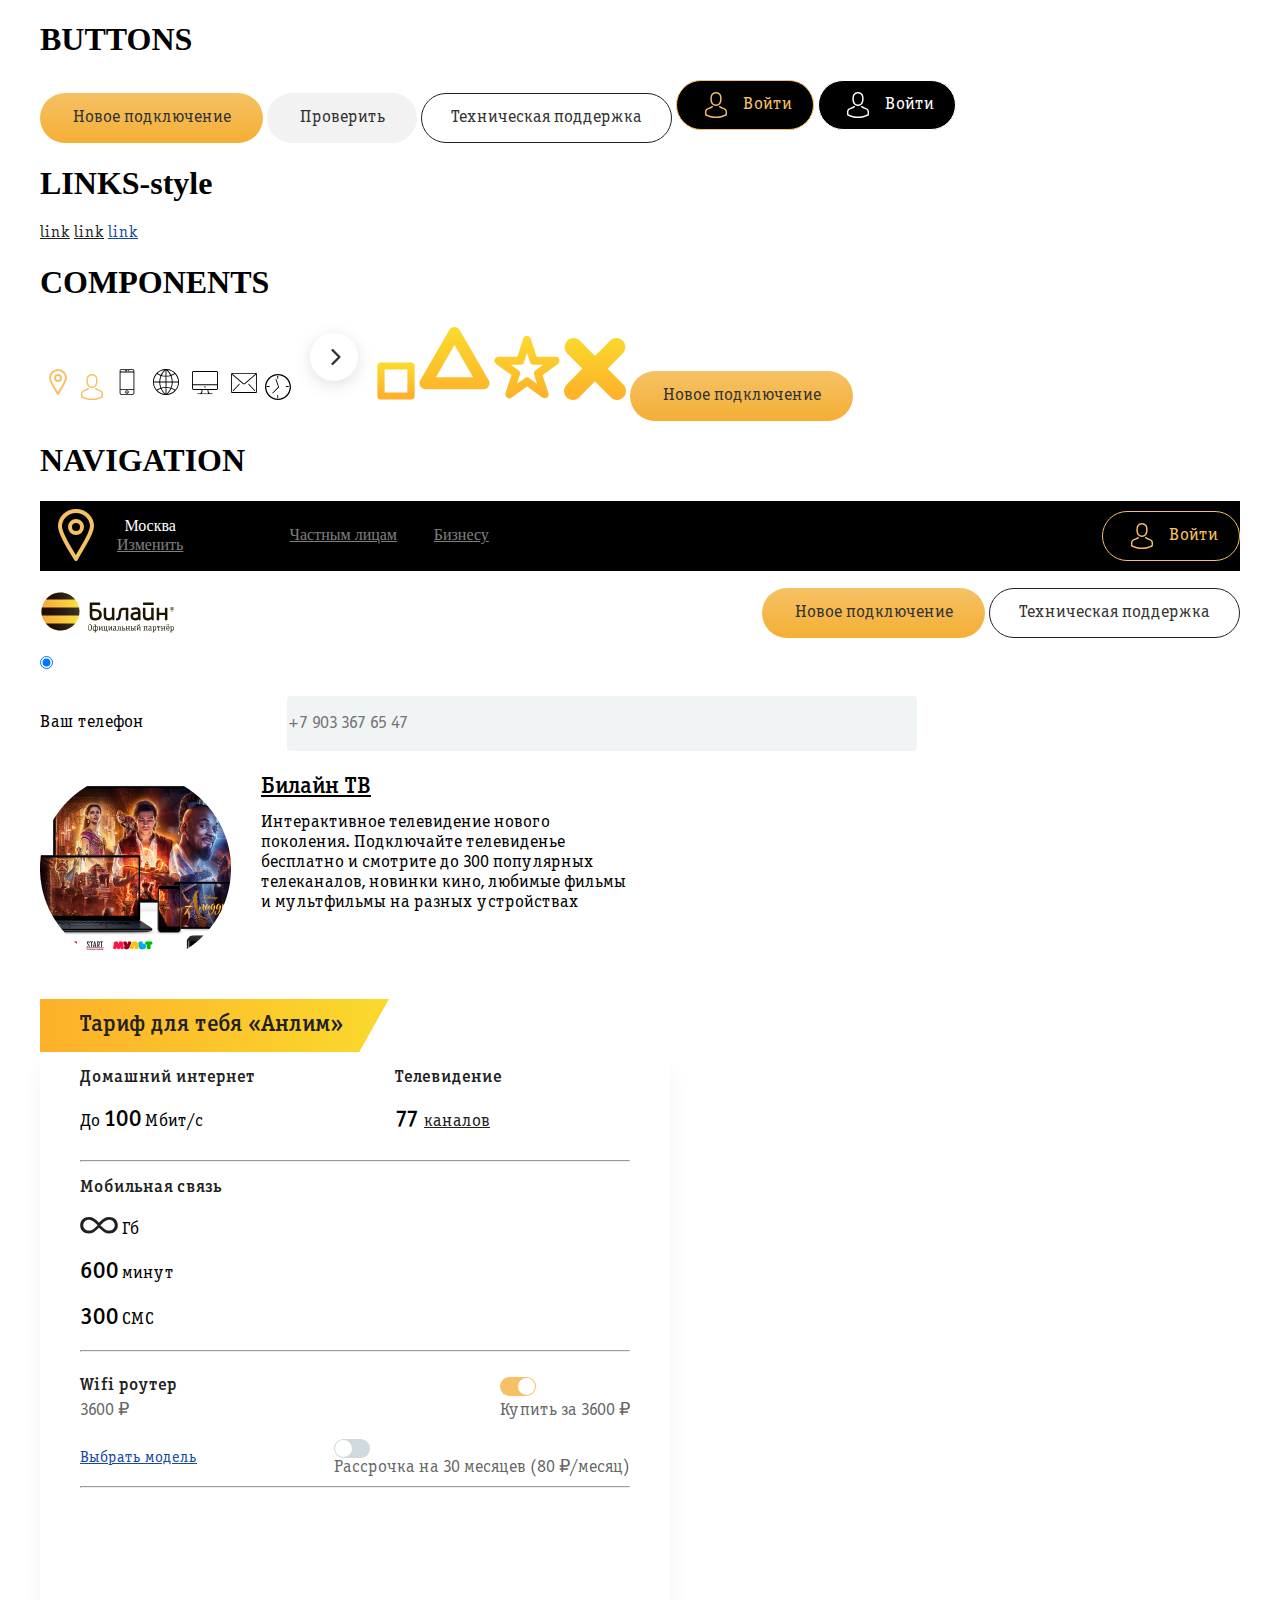
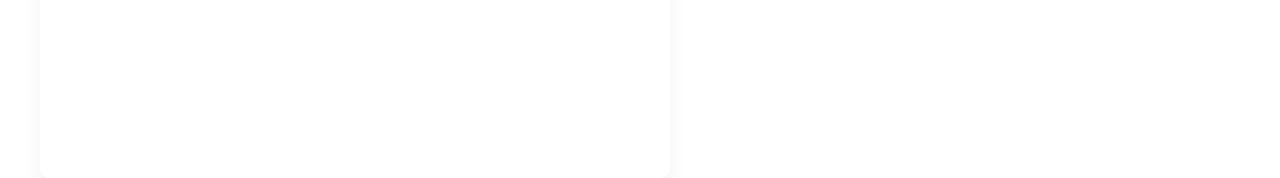
==== index.html @ 77e4efd3 "add smth" ====
<!DOCTYPE html>
<html lang="en">
<head>
    <meta charset="UTF-8">
    <meta name="viewport" content="width=device-width, initial-scale=1.0">
    <link rel="stylesheet" href="css/Normalize.css">
    <link rel="stylesheet" href="css/font.css">
    <link rel="stylesheet" href="css/general/ui.css">
    <link rel="stylesheet" href="css/components/navigation.css">
    <link rel="stylesheet" href="css/components/submenu.css">
    <link rel="stylesheet" href="css/components/form.css">
    <link rel="stylesheet" href="css/components/TV.css">
    <link rel="stylesheet" href="css/components/tariffs.css">
    <title>Document</title>
</head>
<script src="js/js.js"></script>
<div class="ui">
    <h1>BUTTONS</h1>
    <button class="btn btn_orange">Новое подключение</button>
    <button class="btn btn_small">Проверить</button>
    <button class="btn btn_transperent">Техническая поддержка</button>
    <button class="btn btn_login-orange">  <span class="btn__text_orange btn__icon btn__icon_orange">Войти</span></button>
    <button class="btn btn_login-white"><span class="btn__text_white btn__icon btn__icon_white">Войти</span></button>
    <h1>LINKS-style</h1>
    <a href="javascript:void(0)" class="link link_black-bold">link</a>
    <a href="javascript:void(0)" class="link link_black">link</a>
    <a href="javascript:void(0)" class="link link_blue">link</a>
    <h1>COMPONENTS</h1>
    <img src="icon/geo.svg" alt="" class="geo">
    <img src="icon/avatar-orange.svg" alt="" class="icon icon_avatar-orange">
    <img src="icon/telephone.svg" alt="" class="icon icon_telephone">
    <img src="icon/web.svg" alt="" class="icon icon_web">
    <img src="icon/desktop.svg" alt="" class="icon icon_desktop">
    <img src="icon/massage.svg" alt="" class="icon icon_massage">
    <img src="icon/clock.svg" alt="" class="icon icon_clock">
    <a href="javascript:void(0)"><img src="icon/right.svg" alt="" class="icon icon_right"></a>
    <img src="icon/square.svg" alt="" class="icon icon_square">
    <img src="icon/triangle.svg" alt="" class="icon icon_triangle">
    <img src="icon/star.svg" alt="" class="icon icon_star">
    <img src="icon/cross.svg" alt="" class="icon icon_cross">
    <button class="btn btn_orange">Новое подключение</button>

    <h1>NAVIGATION</h1>
    <header class="header">
        <div class="header__content">
            <nav class="nav">
                <div class="nav__conteiner">
                    <div class="nav__city">
                        <img src="icon/geo.svg" alt="" class="nav__city-icon">
                        <div class="nav__city-container">                       
                             <span class="nav__city-now">Москва</span>
                            <span class="nav__city-change"><a href="javascript:void(0)" class="nav__city-link">Изменить</a></span>
                        </div>
                    </div>
                    <div class="nav__menu">
                     <a href="javascript:void(0)" class="nav__menu-link nav__menu-link_personal">Частным лицам</a>
                     <a href="javascript:void(0)" class="nav__menu-link nav__menu-link_business">Бизнесу</a>
                    </div>
                </div>
            <button class="btn btn_login-orange">  <span class="btn__text_orange btn__icon btn__icon_orange">Войти</span></button>
            </nav>
        </div>
    </header>
    <div class="submenu">
        <div class="submenu__content">
            <a href="javascript:void(0)"><img src="icon/logo.svg" alt="" class="submenu__logo"></a> <div class="submenu__container"><button class="btn btn_orange">Новое подключение</button> 
                <button class="btn btn_transperent">Техническая поддержка</button> </div>
        </div>
    </div>
    <form action="javascript:void(0)" method="post">
        <input type = "radio" name="radio_button" checked> 
    </form>
<div class="form">
   <div class="form__content">
    <legend class="form__legend">Ваш телефон</legend> 
    <form action="javascript:void(0)" method="post">
    <input type="text" name="telephone" placeholder="+7 903 367 65 47" class="form__telephone">
   </div>
    </form>
</div>
<div class="tv">
    <div class="tv__content">
        <a href="javascript:void(0)"><img src="img/logo_TV.png" alt="" class="tv__img"></a>
        <div class="tv__conteiner">
            <a href="javascript:void(0)" class="tv__title-link">Билайн ТВ</a>
            <div class="tv__text">Интерактивное телевидение нового поколения. Подключайте телевиденье бесплатно 
                и смотрите до 300 популярных телеканалов, новинки кино, любимые фильмы и мультфильмы на разных устройствах</div>
        </div>
    </div>
</div>



<div class="unlimited">
    <div class="unlimited__title"><div class="unlimited__title-text">Тариф для тебя «Анлим»</div></div>
    <div class="unlimited__content">
        
        <div class="unlimited__home">
            <div class="unlimited__home-internet">
                <h2>Домашний интернет</h2>
                <p class="unlimited__text">До <b>100</b> Мбит/c</p>
            </div>
            <div class="unlimited__home-tv">
                <h2>Телевидение</h2>
                <p class="unlimited__text"><b>77 </b><a href="javascript:void(0)" class="link link_black">каналов</a></p>
            </div>
        </div>
        <hr>
        <div class="unlimited__mobile">
            <h2>Мобильная связь</h2>
            <p class="unlimited__text"><img src="icon/infinity.svg" alt=""> Гб</p>
            <p class="unlimited__text"><b>600</b> минут</p>
            <p class="unlimited__text"><b>300</b> СМС</p>
        </div>
        <hr>
        <div class="unlimited__wifi">
            <div class="unlimited__wifi-column">
                <div class="unlimited__wifi-text">
                    <h2 class="unlimited__wifi-title">Wifi роутер</h2>
                    <p class="unlimited__text unlimited__text_grey">3600 ₽</p>
                </div>
                <form action="javascript:void(0)" class="unlimited__form" method="post" >
                    <input type="checkbox" id="payt" checked/>
                    <label for="payt" class="unlimited__text unlimited__text_grey">Купить за 3600 ₽</label>
                </form>
               
            </div>
            <div class="unlimited__wifi-column">
                <a href="javascript:void(0)" class="link link_blue">Выбрать модель</a>
                <form action="javascript:void(0)" method="post" >
                    <input type="checkbox" id="payt2" />
                    <label for="payt2" class="unlimited__text unlimited__text_grey">Рассрочка на 30 месяцев (80 ₽/месяц)</label>
                </form>
            </div>
        </div>
        <hr>
        

    </div>
</div>
</div>

</body>
</html>
---- css/font.css ----
@import url('https://fonts.googleapis.com/css2?family=Oswald:wght@200;300;400;500;600;700&display=swap');
@import url('https://fonts.googleapis.com/css2?family=Open+Sans:ital,wght@0,300;0,400;0,600;0,700;0,800;1,300;1,400;1,600;1,700;1,800&display=swap');
@import url('https://fonts.googleapis.com/css2?family=Titillium+Web:ital,wght@0,200;0,300;0,400;0,600;0,700;0,900;1,200;1,300;1,400;1,600;1,700&display=swap');
@font-face {
    font-family: "OfficinaSerifBookC";
    src: url("../font/OfficinaSerifBookC.ttf");
    font-style: normal;
    font-weight: normal;
  }
@font-face {
    font-family: "OfficinaSerifMediumC";
    src: url("../font/OfficinaSerifMediumC.ttf");
    font-style: normal;
    font-weight: 500;
}
@font-face {
    font-family: "OfficinaSerifBoldC";
    src: url("../font/OfficinaSerifBoldC.ttf");
    font-style: normal;
    font-weight: bold;}
---- css/general/ui.css ----
* {
    box-sizing: border-box;
}

.ui {
    margin: auto;
    max-width: 1200px;
}

.btn {
    font-family: OfficinaSerifBookC;
    font-style: normal;
    font-weight: normal;
    font-size: 18px;
    line-height: 20px;
    text-align: center;
    color: #333333;
    outline: none;
    border-radius: 25px;
    height: 50px;
    cursor: pointer;
}

.btn_orange {
    width: 223px;
    background: linear-gradient(180deg, #F6C164 0%, #F4AF35 100%);
    border: none;
}

.btn_orange:hover {
    background: linear-gradient(360deg, #FDB02A 0%, #FAD82C 100%);
}

.btn_orange:active {
    background: #FAD82C;
}

.btn_small {
    background: #F2F2F2;
    width: 150px;
    border: none;
}

.btn_small:active {
    color: #F6C164;
}

.btn_transperent {
    border: 1px solid #212121;
    background: white;
    width: 251px;
}

.btn_transperent:hover {
    border: 1px solid #F6C164;
    color: #F6C164;
}

.btn_transperent:active {
    background: #F6C164;
    color: #212121;
}

/* ------------------login btn orange ------------------------*/
.btn_login-orange {
    border: 1px solid #F6C164;
    width: 138px;
    background: black;
    color: #F6C164;

}

.btn__text_orange,
.btn__text_white {
    display: flex;
    justify-content: center;
    align-items: center;
}

.btn__icon_orange::before {
    content: "";
    display: block;
    margin-right: 10px;
    width: 35px;
    height: 35px;
    background: url('../../icon/avatar-orange.svg') no-repeat center;

}

.btn__icon_orange:hover::before {
    content: "";
    display: block;
    width: 35px;
    height: 35px;
    background: url('../../icon/avatar-white.svg') no-repeat center;
}

.btn__text_orange:hover {
    color: white;
}

.btn_login-orange:hover {
    border: 1px solid #FFFFFF;
}

.btn__icon_orange:active::before {
    content: "";
    display: block;
    width: 35px;
    height: 35px;
    background: url('../../icon/avatar-black.svg') no-repeat center;
}

.btn__text_orange:active {
    color: black;
}

.btn_login-orange:active {
    border: 1px solid black;
    background: white;
}

/* white button login */
.btn_login-white {
    border: 1px solid white;
    width: 138px;
    background: black;
    color: white;

}


.btn__icon_white::before {
    content: "";
    display: block;
    margin-right: 10px;
    width: 35px;
    height: 35px;
    background: url('../../icon/avatar-white.svg') no-repeat center;

}

.btn__icon_white:hover::before {
    content: "";
    display: block;
    width: 35px;
    height: 35px;
    background: url('../../icon/avatar-orange.svg') no-repeat center;
}

.btn__text_white:hover {
    color: #F6C164;
}

.btn_login-white:hover {
    border: 1px solid #F6C164;
    ;
}

.btn__icon_white:active::before {
    content: "";
    display: block;
    width: 35px;
    height: 35px;
    background: url('../../icon/avatar-black.svg') no-repeat center;
}

.btn__text_white:active {
    color: black;
}

.btn_login-white:active {
    border: 1px solid black;
    background: white;
}

/* ---------------------------------------------------------------------LINKS-----------------------------------------------------------------------------! */
.link {
    color: #212121;
    font-family: OfficinaSerifBookC;
    font-style: normal;
    font-weight: normal;
}


.link_black:hover,
.link_black-bold:hover {
    text-decoration: none;
}

.link_black-bold:active {
    font-family: OfficinaSerifBoldC;
    font-style: normal;
    font-weight: bold;
}

.link_black:visited,
.link_black-bold:visited {
    color: #4F4F4F;
}

.link_black:active {
    font-family: OfficinaSerifMediumC;
    font-style: normal;
    font-weight: 500;
}

.link_blue {
    color: #15499F;
}

.link_blue:hover {
    text-decoration: none;
}

.link_blue:active {
    color: #0B7A6A;
}

.link_blue:visited {
    color: #478ECC;
}
---- css/components/navigation.css ----
.header {
    background-color: black;
    height: 70px;
    width: 100%;
    display: flex;
    align-items: center;
    color: white;
    max-width: 100%;
}

.header__content {
    width: 100%;
    max-width: 1290px;
    margin: 0 auto;
}

.nav {
    display: flex;
    justify-content: space-between;
    width: 100%;
    align-items: center;
}

.nav__conteiner {
    display: flex;
    justify-content: space-between;
}

.nav__city-link {
    color: rgba(255, 255, 255, 0.5);
}

.nav__city {
    display: flex;
    justify-content: space-between;
}

.nav__city-container {
    display: flex;
    flex-direction: column;
    align-items: center;
    justify-content: center;
    margin-right: 121px;

}

.nav__menu {
    display: flex;
    justify-content: space-between;
    align-items: center;
}

.nav__city-icon {
    margin-right: 7px;
}

.nav__menu {
    height: 70px;
}

.nav__menu-link_personal {
    display: flex;
    width: 148px;
    height: 100%;
    align-items: center;
    justify-content: center;
}

.nav__menu-link_business {
    width: 88px;
    height: 100%;
    display: flex;
    align-items: center;
    justify-content: center;
}

.nav__menu-link {
    color: rgba(255, 255, 255, 0.5);

}

.nav__menu-link:hover {
    text-decoration: none;
    color: white;
    border-bottom: 2px solid #F6C164;
}
---- css/components/submenu.css ----
.submenu {
    width: 100%;
}

.submenu__content {
    margin: auto;
    width: 100%;
    max-width: 1290px;
    display: flex;
    justify-content: space-between;
    align-items: center;
}
---- css/components/form.css ----
.form__content {
    width: 100%;
    max-width: 1290px;
    display: flex;
    align-items: center;
    height: 100px;
    font-family: OfficinaSerifBookC;
    font-style: normal;
    font-weight: normal;
    font-size: 18px;
    line-height: 20px;
}

.form__legend {
    margin-right: 143px;
}

.form__telephone {
    background: rgba(208, 217, 222, 0.3);
    border-radius: 4px;
    height: 55px;
    width: 630px;
    border:none;
}
---- css/components/TV.css ----
.tv__title-link {
    font-family: OfficinaSerifMediumC;
    font-style: normal;
    font-weight: 500;
    font-size: 24px;
    line-height: 28px;
    /* identical to box height */
    text-decoration-line: underline;
    color: #000000;

}


.tv__text {
    margin-top: 12px;
    font-family: OfficinaSerifBookC;
    font-style: normal;
    font-weight: normal;
    font-size: 18px;
    line-height: 20px;
    color: #000000;
}
.tv__content{
    display: flex;
    width: 590px;
}
.tv__img{
    margin-right: 30px;
}
---- css/components/tariffs.css ----
/* ____________________________ Анлим ____________________________*/
* {
    box-sizing: border-box;
}

.unlimited__content {
    width: 630px;
    height: 726px;
    /* white */
    background: #FFFFFF;
    /* medium */
    box-shadow: 0px 15px 20px rgba(0, 0, 0, 0.05);
    border-radius: 10px;
    padding-left: 40px;
    padding-right: 40px;
}

.unlimited__title {
    display: flex;
    align-items: center;
    width: 349px;
    height: 53px;
    font-family: OfficinaSerifMediumC;
    font-style: normal;
    font-weight: 500;
    font-size: 24px;
    line-height: 28px;
    text-align: center;
    /* identical to box height */
    text-align: center;
    padding-left: 40px;
    margin-top: 30px;
    /* grey */
    color: #212121;
    background-image: url(../../img/yellow-fon.png);
}

.unlimited h2 {
    font-family: OfficinaSerifMediumC;
    font-style: normal;
    font-weight: 500;
    font-size: 18px;
    line-height: 21px;
    color: #212121;
}

.unlimited__home {
    display: flex;
}

.unlimited__home-internet {
    flex-basis: 57.27%;
}

b {
    font-family: OfficinaSerifMediumC;
    font-style: normal;
    font-weight: 500;
    font-size: 24px;
    line-height: 28px;
}

.unlimited__text {
    font-family: OfficinaSerifBookC;
    font-style: normal;
    font-weight: normal;
    font-size: 18px;
    line-height: 20px;
    color: #000000;
}

.unlimited__text_grey {
    color: rgba(33, 33, 33, 0.7);
}
.unlimited__wifi{
    display: flex;
    justify-content: space-between;
    flex-direction: column;
}
.unlimited__wifi-column {
    display: flex;
    justify-content: space-between;
    align-items: center;
}
.unlimited__form{
    display: flex;
    flex-direction: column;
    
}
.unlimited__wifi-title{
    margin-bottom: 5px;
}
.unlimited__text_grey{
    margin-top: 5px;
}

#payt[type="checkbox"] {
    display: block;
    position: relative;
    width: 36px;
    height: 19px;
    -webkit-appearance: none;
    -moz-appearance: none;
    appearance: none;
    background: #D0D9DE;
    outline: none;
    border-radius: 9.5px;
    cursor: pointer;
}

#payt:checked[type="checkbox"] {
    background: #F6C164;
}

#payt[type="checkbox"]::before {
    content: "";
    position: absolute;
    width: 17px;
    height: 17px;
    background: white;
    border-radius: 9.5px;
    transition: .5s;
    top: 1px;
    left: 1px;
}

#payt:checked[type="checkbox"]::before {
    left: 18px;
}
/* 2 */
#payt2[type="checkbox"] {
    display: block;
    position: relative;
    width: 36px;
    height: 19px;
    -webkit-appearance: none;
    -moz-appearance: none;
    appearance: none;
    background: #D0D9DE;
    outline: none;
    border-radius: 9.5px;
    cursor: pointer;
}

#payt2:checked[type="checkbox"] {
    background: #F6C164;
}

#payt2[type="checkbox"]::before {
    content: "";
    position: absolute;
    width: 17px;
    height: 17px;
    background: white;
    border-radius: 9.5px;
    transition: .5s;
    top: 1px;
    left: 1px;
}

#payt2:checked[type="checkbox"]::before {
    left: 18px;
}
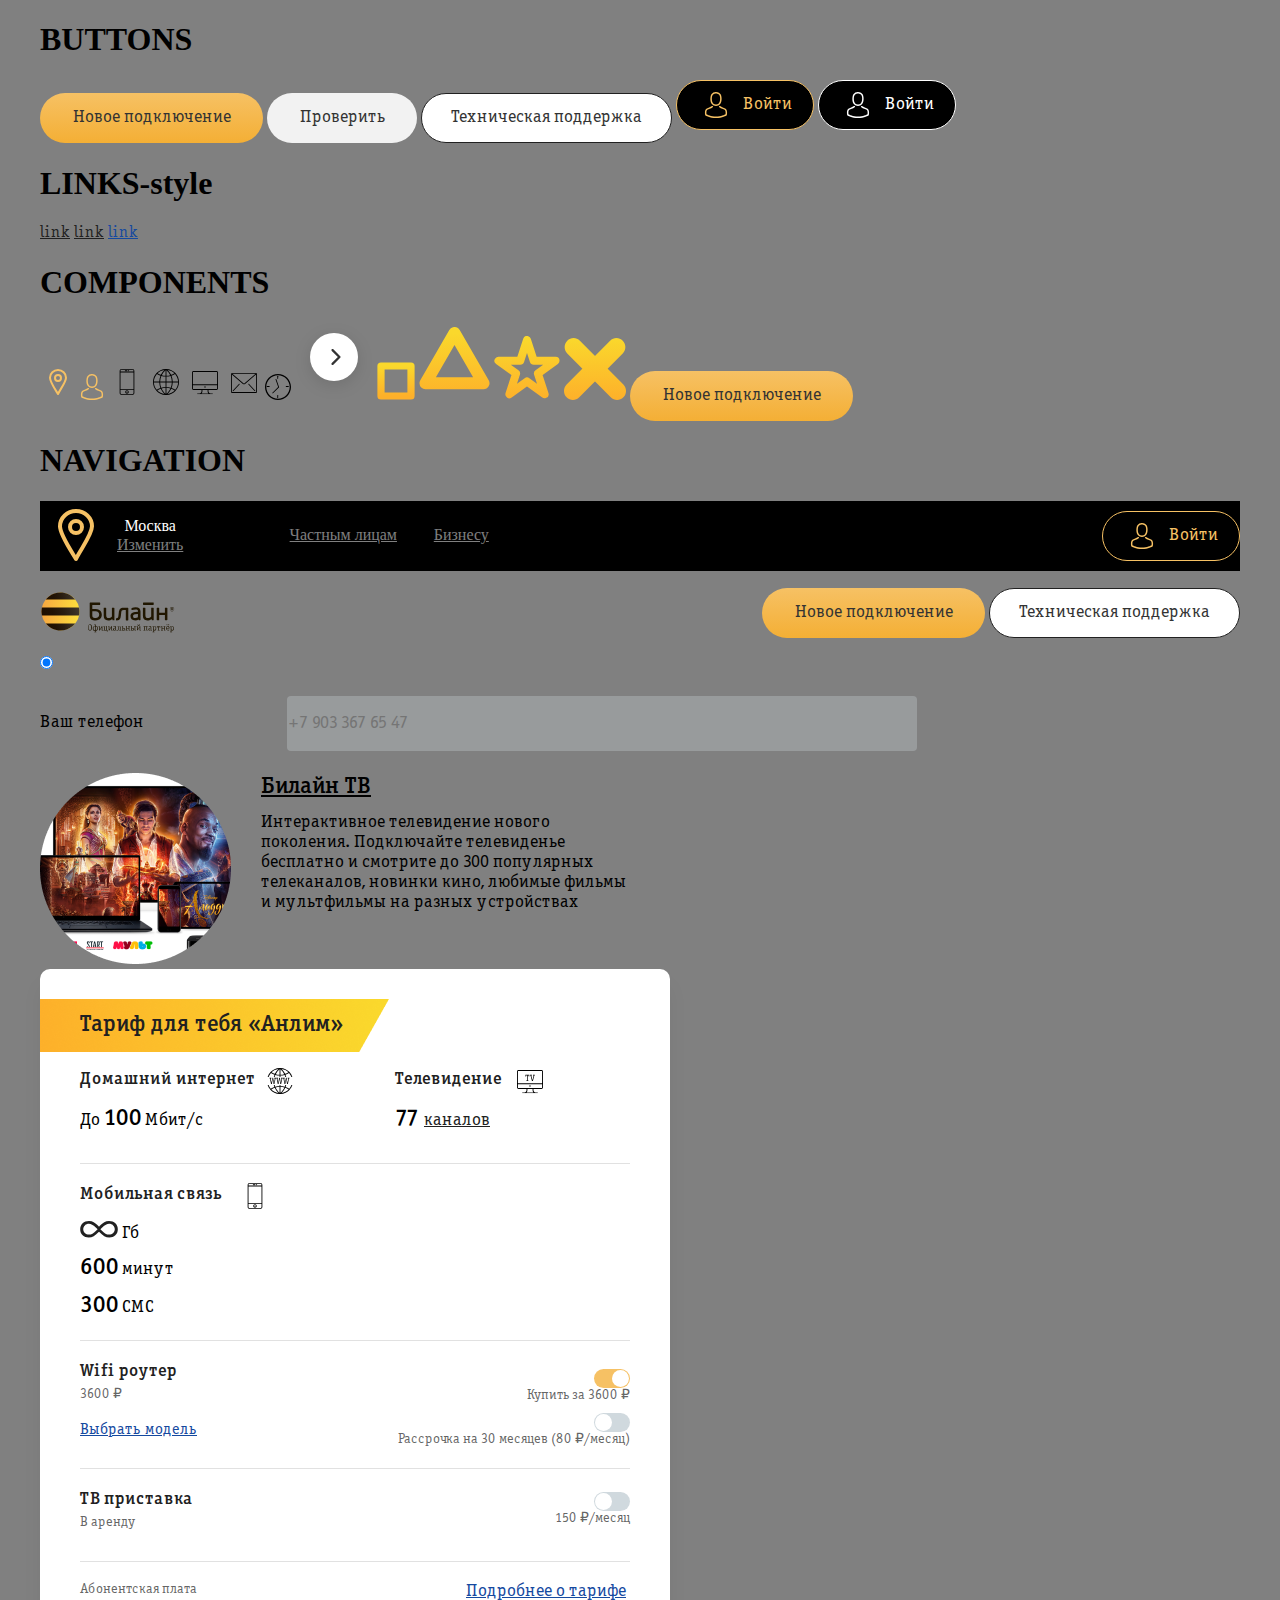
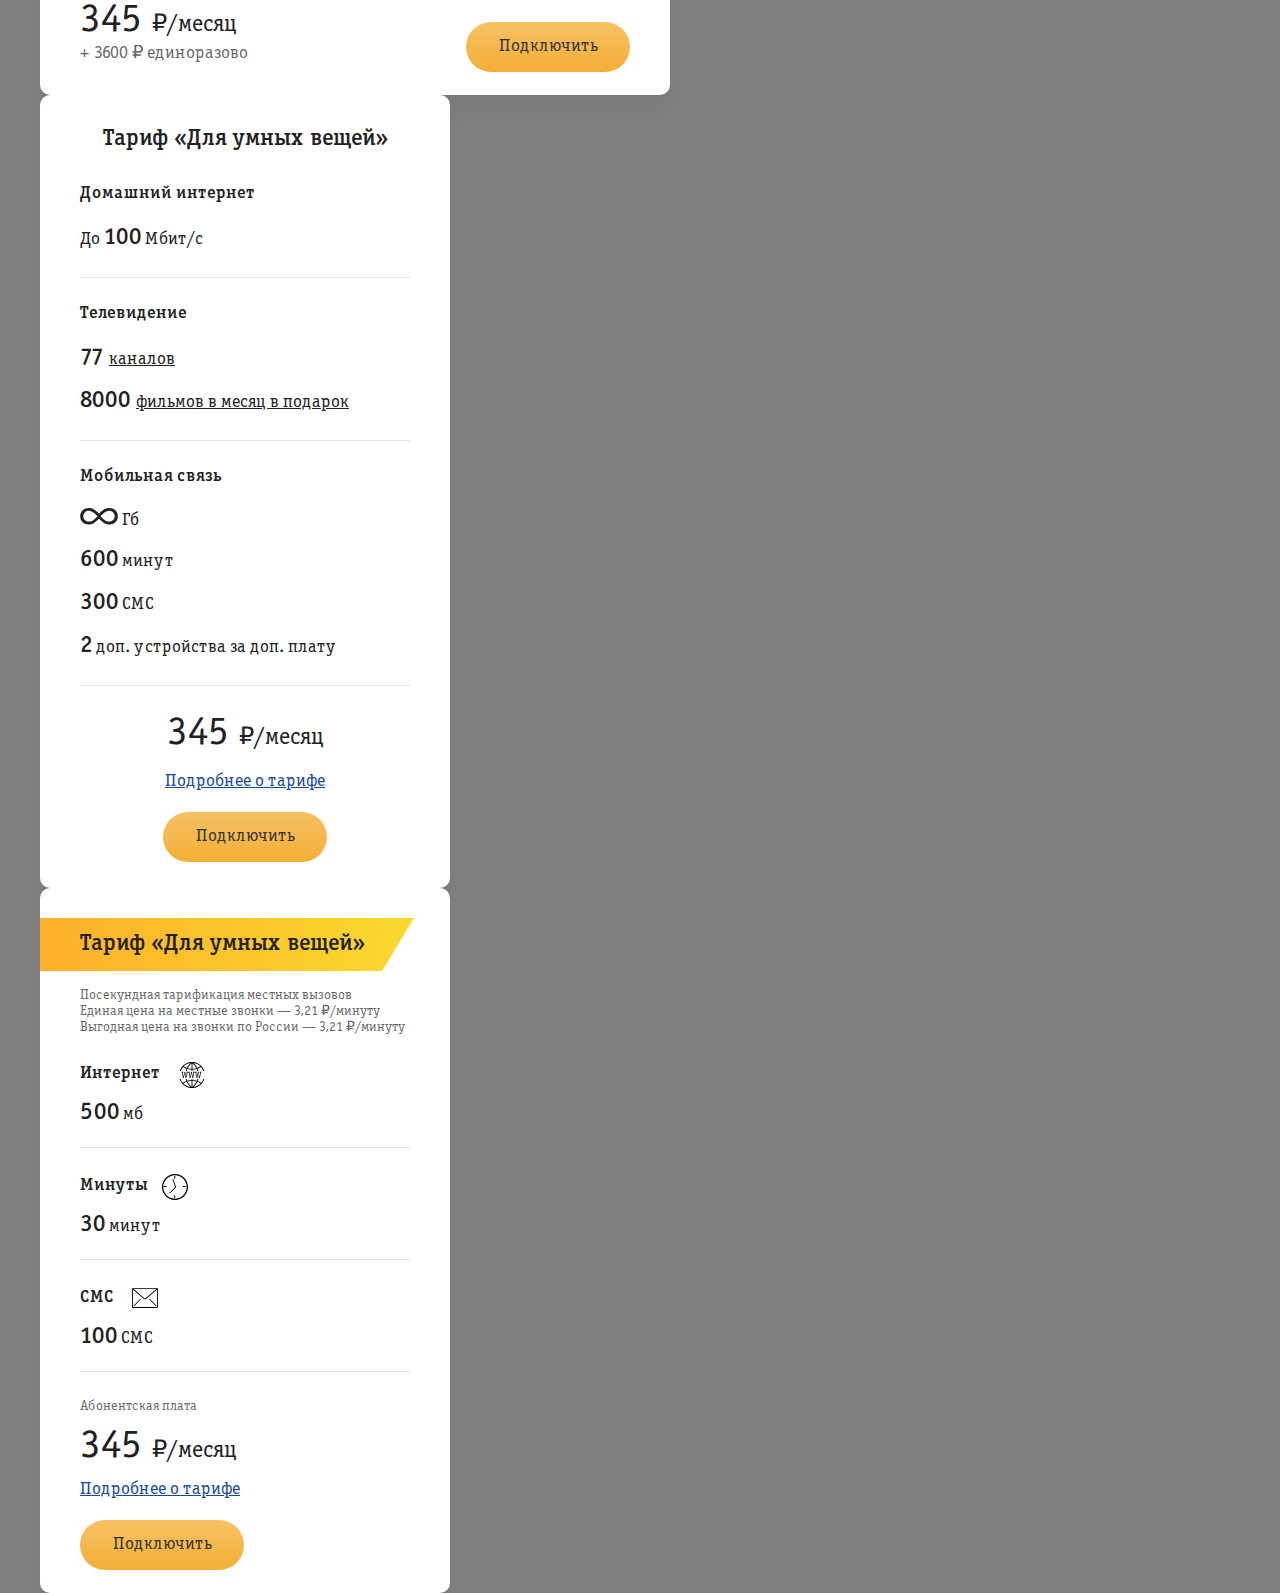
==== commit f0d1b520: "add new tariffs" ====
--- a/index.html
+++ b/index.html
@@ -10,7 +10,9 @@
     <link rel="stylesheet" href="css/components/submenu.css">
     <link rel="stylesheet" href="css/components/form.css">
     <link rel="stylesheet" href="css/components/TV.css">
-    <link rel="stylesheet" href="css/components/tariffs.css">
+    <link rel="stylesheet" href="css/components/tariff_unlim.css">
+    <link rel="stylesheet" href="css/components/tariff_clever-things-grey.css">
+    <link rel="stylesheet" href="css/components/tariff_clever-things-orange.css">
     <title>Document</title>
 </head>
 <script src="js/js.js"></script>
@@ -91,23 +93,23 @@
 
 
 
-<div class="unlimited">
+<div class="unlimited tariff unlimited__size">
     <div class="unlimited__title"><div class="unlimited__title-text">Тариф для тебя «Анлим»</div></div>
     <div class="unlimited__content">
         
         <div class="unlimited__home">
             <div class="unlimited__home-internet">
-                <h2>Домашний интернет</h2>
+                <h2 class="unlimited__home-title">Домашний интернет</h2>
                 <p class="unlimited__text">До <b>100</b> Мбит/c</p>
             </div>
             <div class="unlimited__home-tv">
-                <h2>Телевидение</h2>
+                <h2 class="unlimited__home-title unlimited__home-title_other" >Телевидение</h2>
                 <p class="unlimited__text"><b>77 </b><a href="javascript:void(0)" class="link link_black">каналов</a></p>
             </div>
         </div>
         <hr>
         <div class="unlimited__mobile">
-            <h2>Мобильная связь</h2>
+            <h2 class="unlimited__mobile-title">Мобильная связь</h2>
             <p class="unlimited__text"><img src="icon/infinity.svg" alt=""> Гб</p>
             <p class="unlimited__text"><b>600</b> минут</p>
             <p class="unlimited__text"><b>300</b> СМС</p>
@@ -117,27 +119,113 @@
             <div class="unlimited__wifi-column">
                 <div class="unlimited__wifi-text">
                     <h2 class="unlimited__wifi-title">Wifi роутер</h2>
-                    <p class="unlimited__text unlimited__text_grey">3600 ₽</p>
+                    <p class="unlimited__text unlimited__text-grey">3600 ₽</p>
                 </div>
                 <form action="javascript:void(0)" class="unlimited__form" method="post" >
                     <input type="checkbox" id="payt" checked/>
-                    <label for="payt" class="unlimited__text unlimited__text_grey">Купить за 3600 ₽</label>
+                    <label for="payt" class="unlimited__text-grey">Купить за 3600 ₽</label>
                 </form>
                
             </div>
             <div class="unlimited__wifi-column">
                 <a href="javascript:void(0)" class="link link_blue">Выбрать модель</a>
-                <form action="javascript:void(0)" method="post" >
+                <form action="javascript:void(0)" class="unlimited__form" method="post" >
                     <input type="checkbox" id="payt2" />
-                    <label for="payt2" class="unlimited__text unlimited__text_grey">Рассрочка на 30 месяцев (80 ₽/месяц)</label>
+                    <label for="payt2" class="unlimited__text-grey">Рассрочка на 30 месяцев (80 ₽/месяц)</label>
                 </form>
             </div>
         </div>
+            <hr>
+            <div class="unlimited__tv">
+                <div class="unlimited__wifi-text">
+                <h2 class="unlimited__wifi-title">ТВ приставка</h2>
+                <p class="unlimited__text unlimited__text-grey">В аренду</p>
+                </div>
+                <form action="javascript:void(0)" class="unlimited__form" method="post" >
+                <input type="checkbox" id="payt3" />
+                <label for="payt3" class="unlimited__text unlimited__text-grey">150 ₽/месяц </label>
+                </form>
+            </div>
         <hr>
-        
-
-    </div>
-</div>
+            <div class="unlimited__pay">
+                <div class="unlimited__pay-column">
+                    <p class="unlimited__text-grey unlimited__text_grey-other">Абонентская плата</p>
+                    <p class="unlimited__text-big">345 <span class="unlimited__text unlimited__text_half-big">₽/месяц</span></p>
+                    <p class=" unlimited__text-grey unlimited__text-grey_other">+ 3600 ₽ единоразово</p>
+                </div>
+                <div class="unlimited__pay-column unlimited__pay-column-other">
+                    <a href="javascript:void(0)" class="link link_blue link_blue-other">Подробнее о тарифе</a>
+                    <button class="btn btn_orange btn_orange-other">Подключить</button>
+                </div>
+            </div>
+    </div>
+
+</div>
+    <!-- Clever things grey - ct-grey -->
+<div class="ct-grey ct-grey__size tariff">
+        <div class="ct-grey__title">
+            Тариф «Для умных вещей»
+        </div>
+        <div class="ct-grey__content">
+            <div class="ct-grey__home">
+                <div class="ct-grey__home-internet">
+                    <h2 class="ct-grey__home-title">Домашний интернет</h2>
+                    <p class="ct-grey__text">До <b>100</b> Мбит/c</p>
+                </div>
+            </div>
+            <hr>
+            <div class="ct-grey__home-tv">
+                <h2 class="ct-grey__tv-title" >Телевидение</h2>
+                <p class="ct-grey__text"><b>77 </b><a href="javascript:void(0)" class="link link_black">каналов</a></p>
+                <p class="ct-grey__text"><b>8000 </b><a href="javascript:void(0)" class="link link_black">фильмов в месяц в подарок</a></p>
+            </div>
+            <hr>
+            <div class="ct-grey__mobile">
+            <h2 class="ct-grey__mobile-title">Мобильная связь</h2>
+            <p class="ct-grey__text"><img src="icon/infinity.svg" alt=""> Гб</p>
+            <p class="ct-grey__text"><b>600</b> минут</p>
+            <p class="ct-grey__text"><b>300</b> СМС</p>
+            <p class="ct-grey__text"><b>2</b> доп. устройства за доп. плату</p>
+            </div>
+            <hr>
+            <div class="ct-grey__pay">
+                <p class="ct-grey__text ct-grey__text_big">345 <span class="ct-grey__text ct-grey__text_half-big">₽/месяц</span></p>
+                <a href="javascript:void(0)" class="link link_blue link_blue-other">Подробнее о тарифе</a>
+                <button class="btn btn_orange btn_orange-other ct-grey__button">Подключить</button>
+            </div>
+        </div>
+    </div>
+
+    <div class="ct-orange ct-orange__size tariff">
+        <div class="ct-orange__title">Тариф «Для умных вещей»</div>
+        <div class="ct-orange__content">
+            <div class="ct-orange__internet">
+                <p class="ct-orange__text-grey">Посекундная тарификация местных вызовов</p>
+                <p class="ct-orange__text-grey">Единая цена на местные звонки — 3,21 ₽/минуту</p>
+                <p class="ct-orange__text-grey">Выгодная цена на звонки по России — 3,21 ₽/минуту</p>
+                <h2 class="ct-orange__internet-subtitle ct-orange__subtitle">Интернет</h2>
+                <p class="ct-orange__text"><b>500</b> мб</p>
+            </div>
+            <hr>
+            <div class="ct-orange__minuts">
+                <h2 class="ct-orange__mimuts-subtitle ct-orange__subtitle">Минуты</h2>
+                <p class="ct-orange__text"><b>30</b> минут</p>
+            </div>
+            <hr>
+            <div class="ct-orange__sms">
+                <h2 class="ct-orange__sms-subtitle ct-orange__subtitle">СМС</h2>
+                <p class="ct-orange__text"><b>100</b> СМС</p>
+            </div>
+            <hr>
+            <div class="ct-orange__pay">
+                <p class="ct-orange__pay-text ">Абонентская плата</p>
+                <p class="ct-orange__text ct-orange__text_big">345 <span class="ct-orange__text ct-orange__text_half-big">₽/месяц</span></p>
+                <a href="javascript:void(0)" class="link link_blue link_blue-other">Подробнее о тарифе</a>
+                <button class="btn btn_orange btn_orange-other ct-orange__button">Подключить</button>
+            </div>
+        </div>
+    </div>
+
 </div>
 
 </body>
--- a/css/components/tariff_unlim.css
+++ b/css/components/tariff_unlim.css
@@ -0,0 +1,348 @@
+/* ____________________________ Анлим ____________________________*/
+* {
+    box-sizing: border-box;
+}
+
+.tariff p,
+h2 {
+    margin: 0;
+}
+
+.unlimited__size {
+    width: 630px;
+    height: 726px;
+    /* white */
+    background: #FFFFFF;
+    /* medium */
+    box-shadow: 0px 15px 20px rgba(0, 0, 0, 0.05);
+    border-radius: 10px;
+    padding-top: 30px;
+}
+
+.unlimited__content {
+    padding-left: 40px;
+    padding-right: 40px;
+}
+
+.unlimited__title {
+    display: flex;
+    align-items: center;
+    width: 349px;
+    height: 53px;
+    font-family: OfficinaSerifMediumC;
+    font-style: normal;
+    font-weight: 500;
+    font-size: 24px;
+    line-height: 28px;
+    text-align: center;
+    /* identical to box height */
+    text-align: center;
+    padding-left: 40px;
+    /* grey */
+    color: #212121;
+    background-image: url(../../img/yellow-fon.png);
+}
+
+.unlimited h2 {
+    font-family: OfficinaSerifMediumC;
+    font-style: normal;
+    font-weight: 500;
+    font-size: 18px;
+    line-height: 21px;
+    color: #212121;
+}
+
+.unlimited__home {
+    display: flex;
+}
+
+.unlimited__home-internet {
+    flex-basis: 57.27%;
+}
+
+b {
+    font-family: OfficinaSerifMediumC;
+    font-style: normal;
+    font-weight: 500;
+    font-size: 24px;
+    line-height: 28px;
+}
+
+.unlimited__title {
+    margin-bottom: 17px;
+}
+
+.unlimited__home-title {
+    margin-bottom: 15px;
+}
+
+.unlimited__text {
+    font-family: OfficinaSerifBookC;
+    font-style: normal;
+    font-weight: normal;
+    font-size: 18px;
+    line-height: 20px;
+    color: #000000;
+}
+
+.unlimited__text-grey {
+    font-family: OfficinaSerifBookC;
+    font-style: normal;
+    font-weight: normal;
+    font-size: 14px;
+    line-height: 16px;
+    /* identical to box height */
+    color: rgba(33, 33, 33, 0.7);
+}
+
+.unlimited__wifi {
+    display: flex;
+    justify-content: space-between;
+    flex-direction: column;
+}
+
+.unlimited__wifi-column {
+    display: flex;
+    justify-content: space-between;
+    align-items: center;
+}
+
+.unlimited__form {
+    display: flex;
+    flex-direction: column;
+    align-items: flex-end;
+
+}
+
+.unlimited__wifi-title {
+    margin-bottom: 5px;
+}
+
+.unlimited__text_grey {
+    margin-top: 5px;
+}
+
+#payt[type="checkbox"] {
+    display: block;
+    position: relative;
+    width: 36px;
+    height: 19px;
+    -webkit-appearance: none;
+    -moz-appearance: none;
+    appearance: none;
+    background: #D0D9DE;
+    outline: none;
+    border-radius: 9.5px;
+    cursor: pointer;
+}
+
+#payt:checked[type="checkbox"] {
+    background: #F6C164;
+}
+
+#payt[type="checkbox"]::before {
+    content: "";
+    position: absolute;
+    width: 17px;
+    height: 17px;
+    background: white;
+    border-radius: 9.5px;
+    transition: .5s;
+    top: 1px;
+    left: 1px;
+}
+
+#payt:checked[type="checkbox"]::before {
+    left: 18px;
+}
+
+/* 2 */
+#payt2[type="checkbox"] {
+    display: block;
+    position: relative;
+    width: 36px;
+    height: 19px;
+    -webkit-appearance: none;
+    -moz-appearance: none;
+    appearance: none;
+    background: #D0D9DE;
+    outline: none;
+    border-radius: 9.5px;
+    cursor: pointer;
+}
+
+#payt2:checked[type="checkbox"] {
+    background: #F6C164;
+}
+
+#payt2[type="checkbox"]::before {
+    content: "";
+    position: absolute;
+    width: 17px;
+    height: 17px;
+    background: white;
+    border-radius: 9.5px;
+    transition: .5s;
+    top: 1px;
+    left: 1px;
+}
+
+#payt2:checked[type="checkbox"]::before {
+    left: 18px;
+}
+
+/* 3 */
+#payt3[type="checkbox"] {
+    display: block;
+    position: relative;
+    width: 36px;
+    height: 19px;
+    -webkit-appearance: none;
+    -moz-appearance: none;
+    appearance: none;
+    background: #D0D9DE;
+    outline: none;
+    border-radius: 9.5px;
+    cursor: pointer;
+}
+
+#payt3:checked[type="checkbox"] {
+    background: #F6C164;
+}
+
+#payt3[type="checkbox"]::before {
+    content: "";
+    position: absolute;
+    width: 17px;
+    height: 17px;
+    background: white;
+    border-radius: 9.5px;
+    transition: .5s;
+    top: 1px;
+    left: 1px;
+}
+
+#payt3:checked[type="checkbox"]::before {
+    left: 18px;
+}
+
+.unlimited__tv {
+    display: flex;
+    justify-content: space-between;
+    align-items: center;
+}
+
+.btn_orange-other {
+    width: 164px;
+}
+
+.unlimited__pay {
+    display: flex;
+    justify-content: space-between;
+}
+
+.unlimited__pay-column {
+    display: flex;
+    flex-direction: column;
+}
+
+.unlimited__text-big {
+    font-family: OfficinaSerifBookC;
+    font-style: normal;
+    font-weight: normal;
+    font-size: 41px;
+    line-height: 46px;
+    /* grey */
+    color: #212121;
+    margin-top: 9px;
+    margin-bottom: 1px;
+}
+
+.unlimited__text_half-big {
+    font-family: OfficinaSerifBookC;
+    font-style: normal;
+    font-weight: normal;
+    font-size: 24px;
+    line-height: 27px;
+    color: #212121;
+}
+
+.unlimited__text_grey-other {
+    margin-bottom: 0;
+}
+
+.unlimited__pay-column-other {
+    display: flex;
+    justify-content: space-between;
+    margin-bottom: 30px;
+}
+
+.unlimited__text-grey_other {
+    font-size: 18px;
+    line-height: 20px;
+}
+
+.link_blue-other {
+    font-family: OfficinaSerifBookC;
+    font-style: normal;
+    font-weight: normal;
+    font-size: 18px;
+    line-height: 20px;
+    text-decoration-line: underline;
+    /* blue6 */
+    color: #15499F;
+    margin-bottom: 20px;
+}
+
+.unlimited__home-title {
+    position: relative;
+}
+
+.unlimited__home-title::after {
+    content: "";
+    position: absolute;
+    left: 182px;
+    top: -5px;
+    background: url(../../icon/www-web.svg) center;
+    width: 35px;
+    height: 35px;
+}
+
+.unlimited__home-title_other::after {
+    background: url(../../icon/TV.svg) center;
+    left: 117px;
+}
+
+.unlimited__mobile-title {
+    position: relative;
+}
+
+.unlimited__mobile-title::after {
+    content: "";
+    position: absolute;
+    left: 157px;
+    width: 35px;
+    height: 35px;
+    top: -5px;
+    background: url(../../icon/telephone.svg) center;
+}
+
+.tariff hr {
+    height: 1px;
+    border: 0;
+    background: rgba(196, 196, 196, 0.5);
+
+}
+
+.unlimited hr {
+    margin-top: 20px;
+    margin-bottom: 20px;
+}
+
+.unlimited__mobile-title {
+    margin-bottom: 15px;
+}
+
+.unlimited .unlimited__text {
+    margin-bottom: 10px;
+}--- a/css/components/tariff_clever-things-grey.css
+++ b/css/components/tariff_clever-things-grey.css
@@ -0,0 +1,92 @@
+.ct-grey__size {
+    width: 410px;
+    height: 793px;
+    background: #FFFFFF;
+    /* medium */
+    box-shadow: 0px 15px 20px rgba(0, 0, 0, 0.05);
+    border-radius: 10px;
+}
+
+.ct-grey__content {
+    padding-left: 40px;
+    padding-right: 40px;
+}
+
+.ct-grey hr {
+    margin-top: 25px;
+    margin-bottom: 25px;
+}
+
+.ct-grey__title {
+    margin: auto;
+    font-family: OfficinaSerifMediumC;
+    font-style: normal;
+    font-weight: 500;
+    font-size: 24px;
+    line-height: 28px;
+    /* identical to box height */
+    text-align: center;
+    /* grey */
+    color: #212121;
+    margin-bottom: 30px;
+    padding-top: 30px;
+}
+
+.ct-grey__home-title,
+.ct-grey__mobile-title,
+.ct-grey__tv-title {
+    font-family: OfficinaSerifMediumC;
+    font-style: normal;
+    font-weight: 500;
+    font-size: 18px;
+    line-height: 21px;
+    color: #212121;
+    margin-bottom: 20px;
+}
+
+.ct-grey .ct-grey__text {
+    margin-bottom: 15px;
+}
+
+.ct-grey__text {
+    font-family: OfficinaSerifBookC;
+    font-style: normal;
+    font-weight: normal;
+    font-size: 18px;
+    line-height: 20px;
+    color: #212121;
+
+}
+
+.ct-grey b {
+    font-family: OfficinaSerifMediumC;
+    font-style: normal;
+    font-weight: 500;
+    font-size: 24px;
+    line-height: 28px;
+    color: #212121;
+}
+
+.ct-grey__text_big {
+    font-family: OfficinaSerifBookC;
+    font-style: normal;
+    font-weight: normal;
+    font-size: 41px;
+    line-height: 46px;
+    color: #212121;
+    margin-top: 25px;
+    margin-bottom: 10px;
+}
+
+.ct-grey__text_half-big {
+    font-size: 24px;
+    line-height: 27px;
+}
+
+.ct-grey__pay {
+    display: flex;
+    flex-direction: column;
+    align-content: center;
+    align-items: center;
+}
+
--- a/css/components/tariff_clever-things-orange.css
+++ b/css/components/tariff_clever-things-orange.css
@@ -0,0 +1,158 @@
+body {
+    background-color: grey;
+}
+.ct-orange hr{
+    margin-top: 20px;
+    margin-bottom: 27px;
+}
+.ct-orange__size {
+    width: 410px;
+    height: 705px;
+    background: #FFFFFF;
+    /* medium */
+    box-shadow: 0px 15px 20px rgba(0, 0, 0, 0.05);
+    border-radius: 10px;
+    padding-top: 30px;
+}
+
+.ct-orange__content {
+    padding-left: 40px;
+    padding-right: 40px;
+}
+
+.ct-orange__title {
+    display: flex;
+    align-items: center;
+    width: 374px;
+    height: 53px;
+    font-family: OfficinaSerifMediumC;
+    font-style: normal;
+    font-weight: 500;
+    font-size: 24px;
+    line-height: 28px;
+    text-align: center;
+    /* identical to box height */
+    text-align: center;
+    padding-left: 40px;
+
+    /* grey */
+    color: #212121;
+    background-image: url(../../img/yellow-fon_clever-thing.png);
+}
+
+.ct-orange__text-grey {
+    font-family: OfficinaSerifBookC;
+    font-style: normal;
+    font-weight: normal;
+    font-size: 14px;
+    line-height: 16px;
+    color: rgba(33, 33, 33, 0.7);
+}
+
+.ct-orange__text-grey {
+    margin: 0;
+}
+
+.ct-orange__text-grey:first-child {
+    margin-top: 17px;
+}
+
+.ct-orange__text-grey:nth-child(3) {
+    margin-bottom: 27px;
+}
+
+.ct-orange__text {
+    font-family: OfficinaSerifBookC;
+    font-style: normal;
+    font-weight: normal;
+    font-size: 18px;
+    line-height: 20px;
+    color: #212121;
+}
+
+.ct-orange__subtitle {
+    font-family: OfficinaSerifMediumC;
+    font-style: normal;
+    font-weight: 500;
+    font-size: 18px;
+    line-height: 21px;
+    color: #212121;
+    position: relative;
+    margin-bottom: 15px;
+}
+
+.ct-orange b {
+    font-family: OfficinaSerifMediumC;
+    font-style: normal;
+    font-weight: 500;
+    font-size: 24px;
+    line-height: 28px;
+    color: #212121;
+}
+
+.ct-orange__internet-subtitle::after {
+    content: "";
+    position: absolute;
+    left: 94px;
+    width: 35px;
+    height: 35px;
+    top: -5px;
+    background: url(../../icon/www-web.svg) center;
+}
+
+.ct-orange__mimuts-subtitle::after {
+    content: "";
+    position: absolute;
+    left: 77px;
+    width: 35px;
+    height: 35px;
+    top: -5px;
+    background: url(../../icon/clock.svg) center no-repeat;
+}
+
+.ct-orange__sms-subtitle::after {
+    content: "";
+    position: absolute;
+    left: 47px;
+    width: 35px;
+    height: 35px;
+    top: -7px;
+    background: url(../../icon/massage.svg) center no-repeat;
+}
+
+.ct-orange__pay-text {
+    font-family: OfficinaSerifBookC;
+    font-style: normal;
+    font-weight: normal;
+    font-size: 14px;
+    line-height: 16px;
+    color: rgba(33, 33, 33, 0.7);
+    margin-bottom: 9px;
+}
+
+.ct-orange__text_big {
+    font-family: OfficinaSerifBookC;
+    font-style: normal;
+    font-weight: normal;
+    font-size: 41px;
+    line-height: 46px;
+}
+.ct-orange__text_half-big{
+    line-height: 27px;
+    font-size: 24px;
+}
+
+.ct-orange__pay{
+    display: flex;
+    flex-direction: column;
+}
+.ct-orange__text_big{
+    margin-top:0;
+    margin-bottom: 10px;
+}
+.ct-orange .ct-orange__pay-text{
+    margin-bottom: 9px;
+}
+.ct-orange .ct-orange__text_big{
+    margin-bottom: 10px;
+}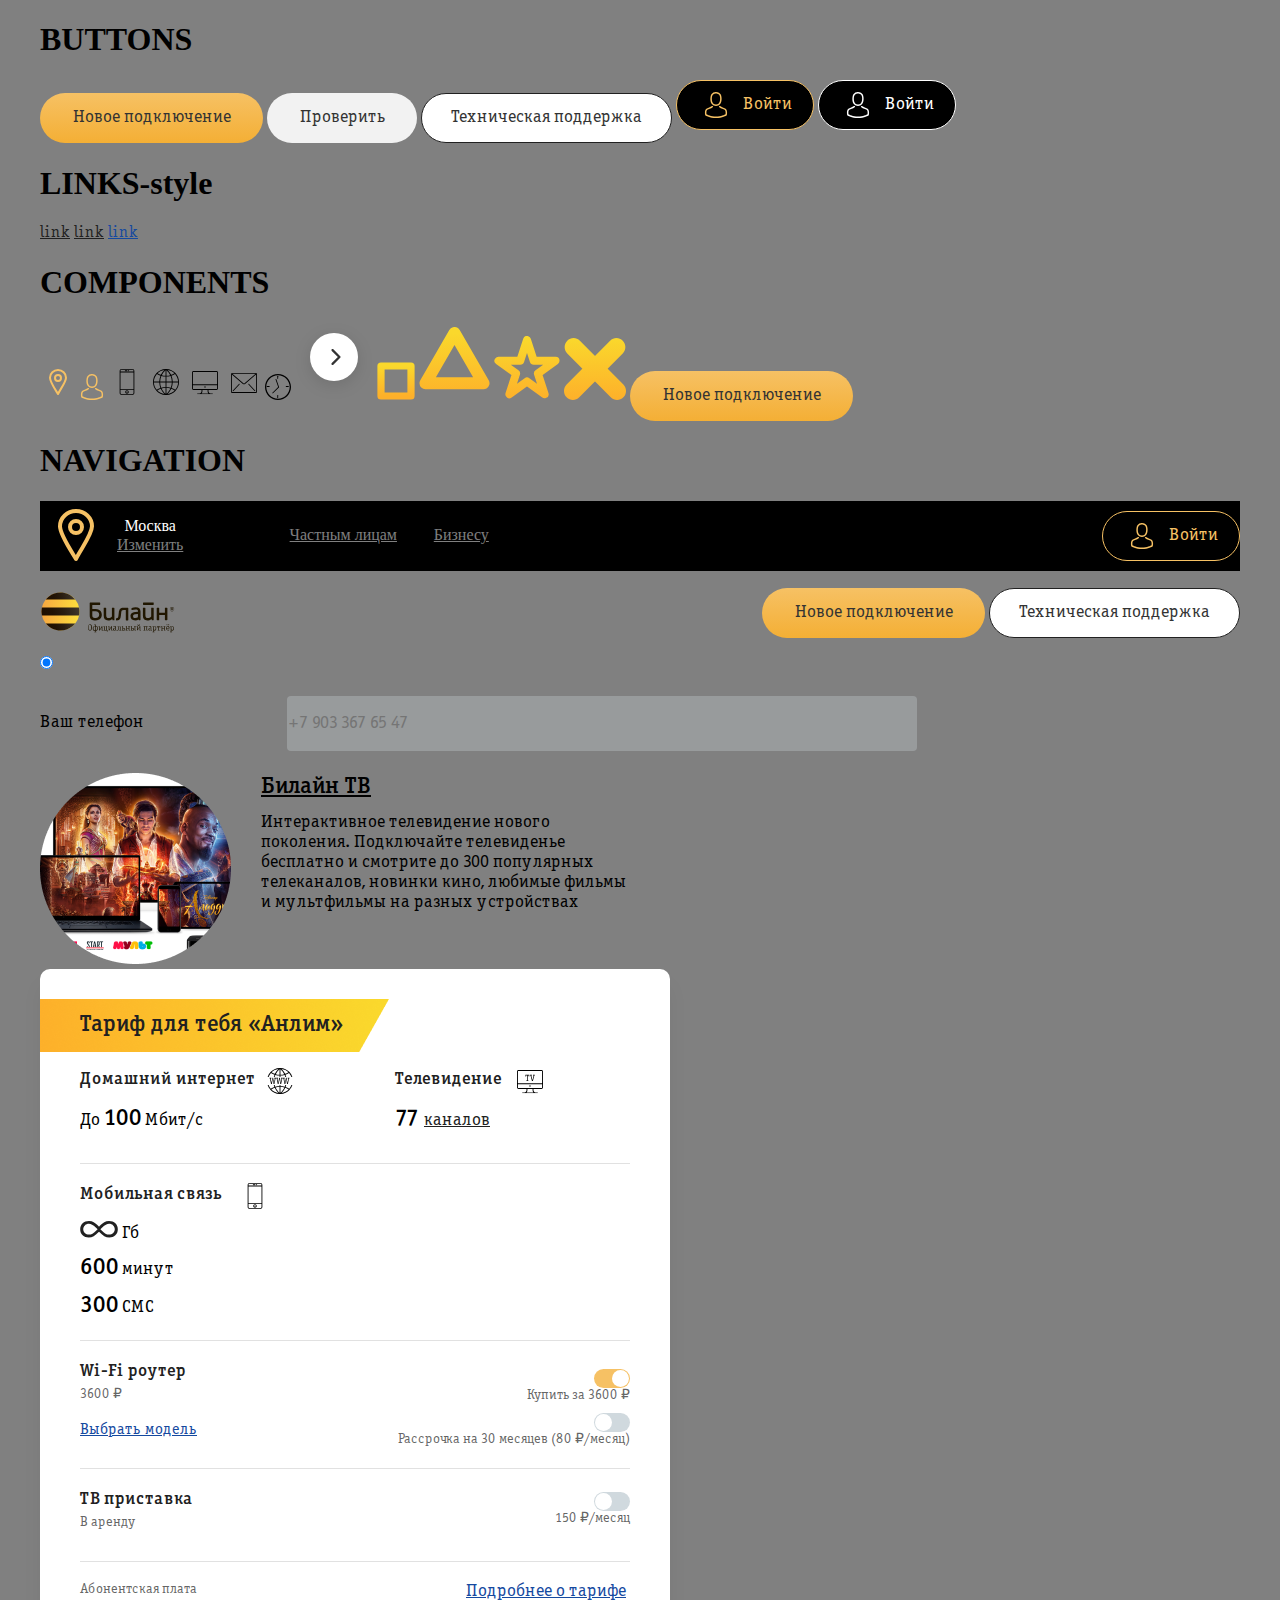
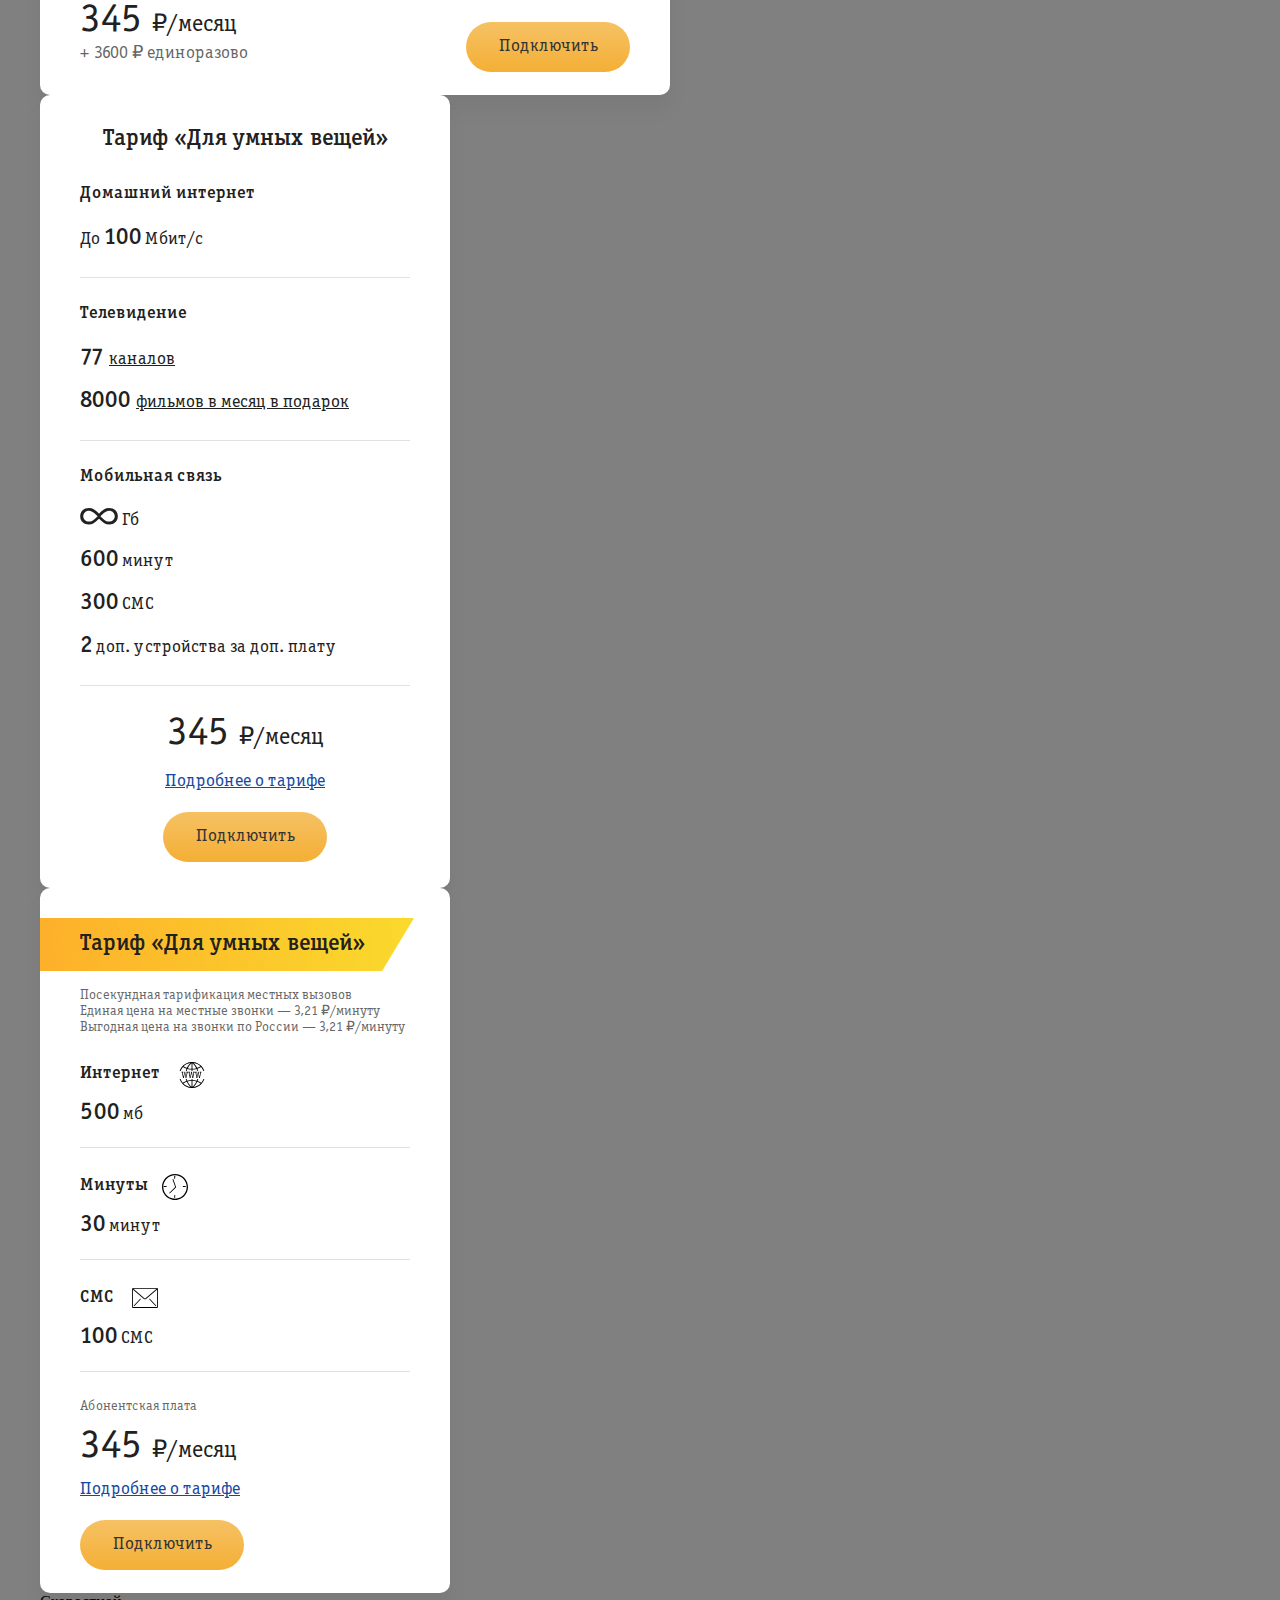
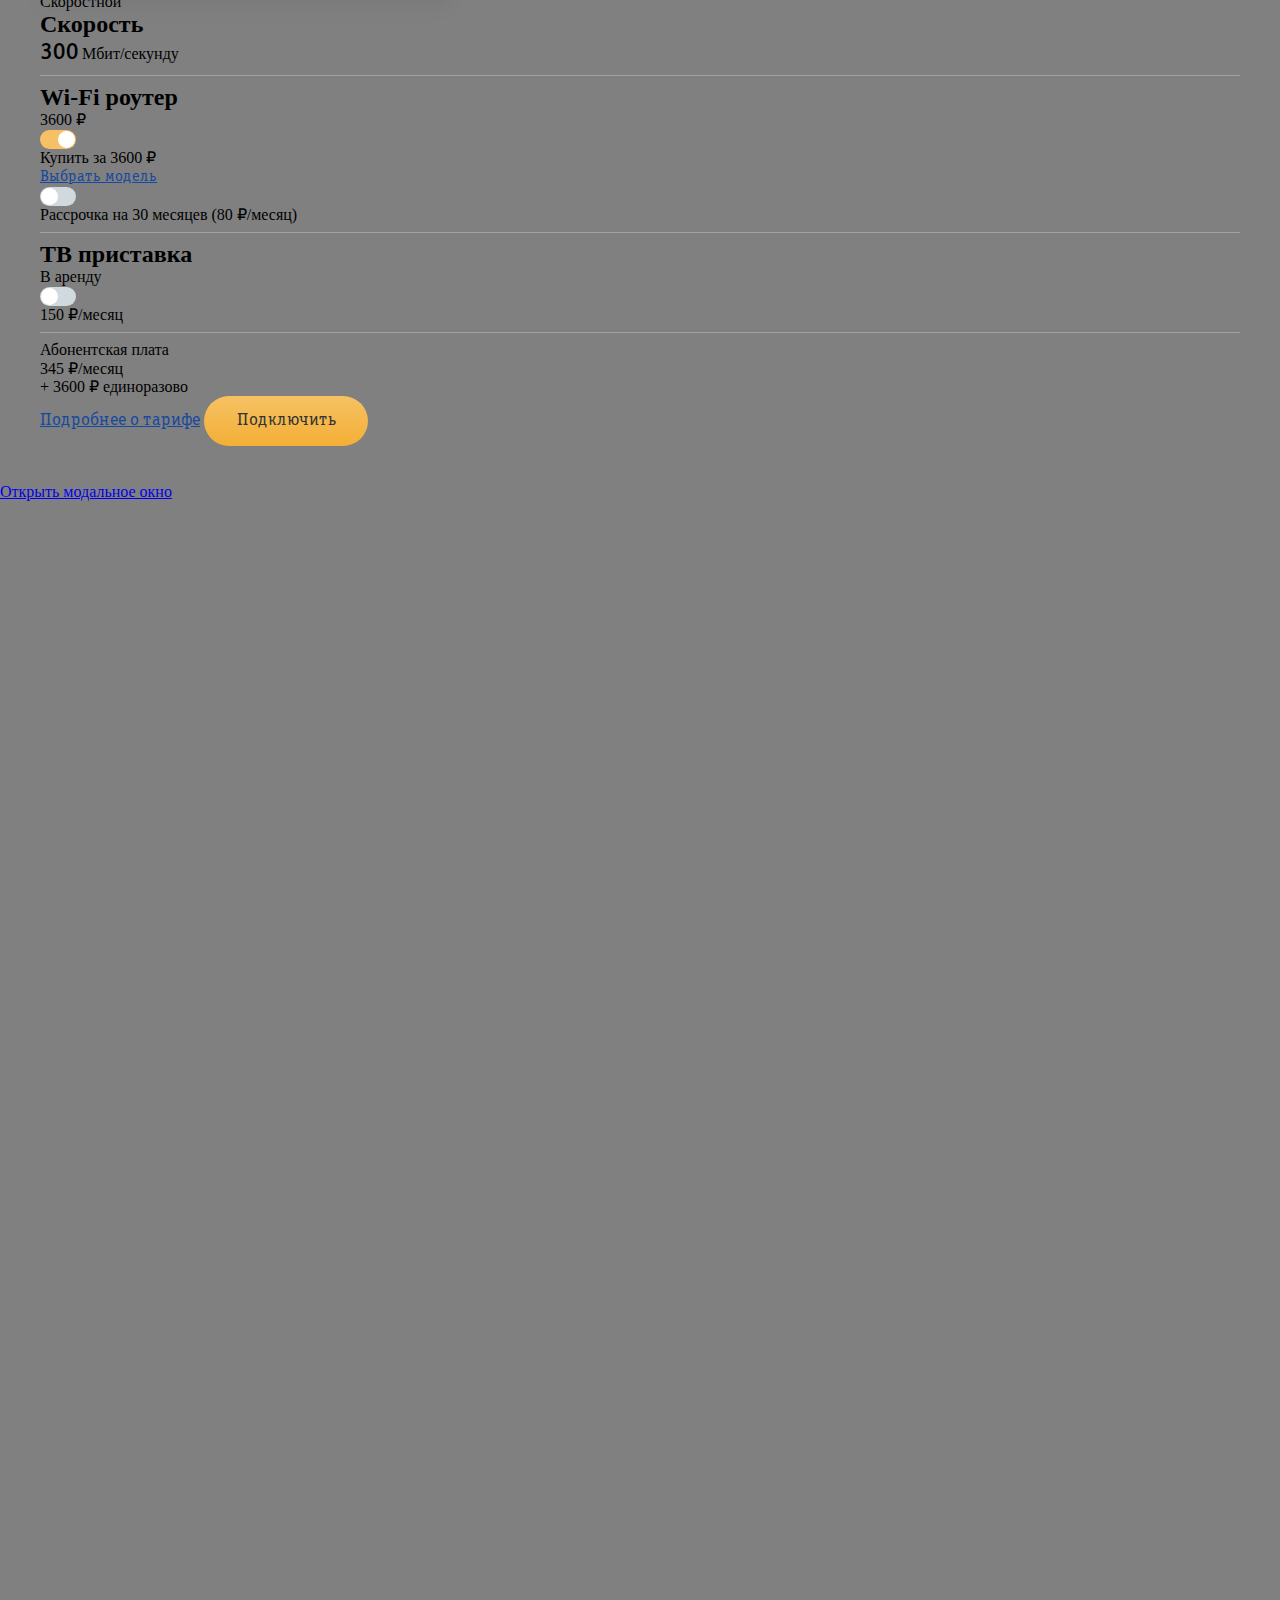
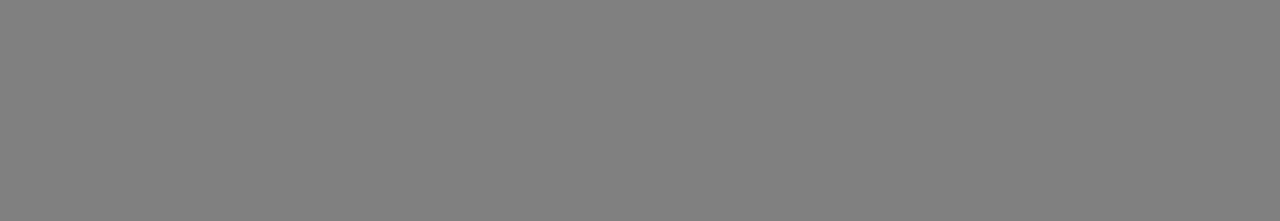
==== commit 12747724: "add modal" ====
--- a/index.html
+++ b/index.html
@@ -13,9 +13,12 @@
     <link rel="stylesheet" href="css/components/tariff_unlim.css">
     <link rel="stylesheet" href="css/components/tariff_clever-things-grey.css">
     <link rel="stylesheet" href="css/components/tariff_clever-things-orange.css">
+    <link rel="stylesheet" href="css/components/tariff_rapid.css">
+    <link rel="stylesheet" href="css/components/modal.css">
     <title>Document</title>
 </head>
 <script src="js/js.js"></script>
+<body>
 <div class="ui">
     <h1>BUTTONS</h1>
     <button class="btn btn_orange">Новое подключение</button>
@@ -77,8 +80,9 @@
     <legend class="form__legend">Ваш телефон</legend> 
     <form action="javascript:void(0)" method="post">
     <input type="text" name="telephone" placeholder="+7 903 367 65 47" class="form__telephone">
-   </div>
-    </form>
+    </form>   
+</div>
+    
 </div>
 <div class="tv">
     <div class="tv__content">
@@ -104,26 +108,26 @@
             </div>
             <div class="unlimited__home-tv">
                 <h2 class="unlimited__home-title unlimited__home-title_other" >Телевидение</h2>
-                <p class="unlimited__text"><b>77 </b><a href="javascript:void(0)" class="link link_black">каналов</a></p>
+                <p class="unlimited__text"><b class="b_margin-right">77 </b><a href="javascript:void(0)" class="link link_black link_black_small"> каналов</a></p>
             </div>
         </div>
         <hr>
         <div class="unlimited__mobile">
             <h2 class="unlimited__mobile-title">Мобильная связь</h2>
-            <p class="unlimited__text"><img src="icon/infinity.svg" alt=""> Гб</p>
-            <p class="unlimited__text"><b>600</b> минут</p>
-            <p class="unlimited__text"><b>300</b> СМС</p>
+            <p class="unlimited__text unlimited__text_other"><img src="icon/infinity.svg" alt="" class="unlimited__text-margin"> Гб</p>
+            <p class="unlimited__text unlimited__text_other"><b class="unlimited__text-margin">600</b> минут</p>
+            <p class="unlimited__text"><b class="unlimited__text-margin">300</b> СМС</p>
         </div>
         <hr>
         <div class="unlimited__wifi">
-            <div class="unlimited__wifi-column">
+            <div class="unlimited__wifi-column unlimited__wifi-column_first">
                 <div class="unlimited__wifi-text">
-                    <h2 class="unlimited__wifi-title">Wifi роутер</h2>
+                    <h2 class="unlimited__wifi-title">Wi-Fi роутер</h2>
                     <p class="unlimited__text unlimited__text-grey">3600 ₽</p>
                 </div>
                 <form action="javascript:void(0)" class="unlimited__form" method="post" >
                     <input type="checkbox" id="payt" checked/>
-                    <label for="payt" class="unlimited__text-grey">Купить за 3600 ₽</label>
+                    <label for="payt" class="unlimited__text-grey unlimited__text-grey-margin">Купить за 3600 ₽</label>
                 </form>
                
             </div>
@@ -195,7 +199,7 @@
             </div>
         </div>
     </div>
-
+<!--  clever-things orange -->
     <div class="ct-orange ct-orange__size tariff">
         <div class="ct-orange__title">Тариф «Для умных вещей»</div>
         <div class="ct-orange__content">
@@ -216,7 +220,7 @@
                 <h2 class="ct-orange__sms-subtitle ct-orange__subtitle">СМС</h2>
                 <p class="ct-orange__text"><b>100</b> СМС</p>
             </div>
-            <hr>
+            <hr class="hr hr_margin-other">
             <div class="ct-orange__pay">
                 <p class="ct-orange__pay-text ">Абонентская плата</p>
                 <p class="ct-orange__text ct-orange__text_big">345 <span class="ct-orange__text ct-orange__text_half-big">₽/месяц</span></p>
@@ -225,8 +229,84 @@
             </div>
         </div>
     </div>
-
-</div>
+<!--  tariff rapid -->
+<div class="rapid tariff rapid__size">
+    <div class="rapid__title"><div class="rapid__title-text">Скоростной</div></div>
+    <div class="rapid__content">
+        
+        <div class="rapid__home">
+            <div class="rapid__home-internet">
+                <h2 class="rapid__home-title">Скорость</h2>
+                <p class="rapid__text"><b>300</b> Мбит/cекунду</p>
+            </div>
+        </div>
+        <hr>
+        <div class="rapid__wifi">
+            <div class="rapid__wifi-column">
+                <div class="rapid__wifi-text">
+                    <h2 class="rapid__wifi-title">Wi-Fi роутер</h2>
+                    <p class="rapid__text rapid__text-grey">3600 ₽</p>
+                </div>
+                <form action="javascript:void(0)" class="rapid__form" method="post" >
+                    <input type="checkbox" id="payt" checked/>
+                    <label for="payt" class="rapid__text-grey">Купить за 3600 ₽</label>
+                </form>
+               
+            </div>
+            <div class="rapid__wifi-column">
+                <a href="javascript:void(0)" class="link link_blue link_other-blue">Выбрать модель</a>
+                <form action="javascript:void(0)" class="rapid__form" method="post" >
+                    <input type="checkbox" id="payt2" />
+                    <label for="payt2" class="rapid__text-grey rapid__text-grey_right">Рассрочка на 30 месяцев (80 ₽/месяц)</label>
+                </form>
+            </div>
+        </div>
+            <hr>
+            <div class="rapid__tv">
+                <div class="rapid__wifi-text">
+                <h2 class="rapid__wifi-title">ТВ приставка</h2>
+                <p class="rapid__text rapid__text-grey">В аренду</p>
+                </div>
+                <form action="javascript:void(0)" class="rapid__form" method="post" >
+                <input type="checkbox" id="payt3" />
+                <label for="payt3" class="rapid__text rapid__text-grey">150 ₽/месяц </label>
+                </form>
+            </div>
+        <hr>
+        <div class="rapid__pay">
+            <p class="rapid__pay-text ">Абонентская плата</p>
+            <p class="rapid__text rapid__text_big">345 <span class="rapid__text rapid__text_half-big">₽/месяц</span></p>
+            <p class="rapid__text-grey rapid__text-grey_big">+ 3600 ₽ единоразово</p>
+            <a href="javascript:void(0)" class="link link_blue link_blue-other">Подробнее о тарифе</a>
+            <button class="btn btn_orange btn_orange-other rapid__button">Подключить</button>
+        </div>
+    </div>
+
+</div>
+</div>
+
+<br><br>
+<a href="#openModal">Открыть модальное окно</a>
+<br>
+
+<div id="openModal" class="modal-window">
+    <div class="modal modal__content modal-img">
+        <a href="#close" class="modal__close"><img src="icon/close.svg" alt="close"></a>
+        <div class="modal__title modal-title"><p><span class="modal__span">Вы можете позвонить нам </span><span class="modal__span modal__span_orange">по бесплатному номеру</span></p>
+           
+        </div>
+        <div class="modal__subtitle modal-title">8 800 100 00 00</div>
+        <form class="modal__form">
+			<input type = "radio" id = "new-conect" name = "choice" value = "new-conect" checked> 
+			<label for = "new-conect">Новое подключение</label> 
+            <input type = "radio"id = "support" name = "choice" value = "support">
+            <label for = "support">Техническая поддержка</label>
+        </form>
+    <div class="modal__container"><span class="modal__text">Также вы можете заказать обратный звонок.</span><span class="modal__text">Мы перезвоним вам в течение 15 минут!</span></div>
+    <button class="btn btn_orange">Новое подключение</button>
+    </div>
+</div>
+
 
 </body>
 </html>--- a/css/general/ui.css
+++ b/css/general/ui.css
@@ -1,7 +1,10 @@
 * {
     box-sizing: border-box;
 }
-
+body{
+    height: 5000px;
+    margin: 0 auto;
+}
 .ui {
     margin: auto;
     max-width: 1200px;
@@ -67,7 +70,7 @@
     width: 138px;
     background: black;
     color: #F6C164;
-
+    transition: .3s;
 }
 
 .btn__text_orange,
@@ -75,6 +78,7 @@
     display: flex;
     justify-content: center;
     align-items: center;
+    transition: .3s;
 }
 
 .btn__icon_orange::before {
@@ -87,7 +91,7 @@
 
 }
 
-.btn__icon_orange:hover::before {
+.btn_login-orange:hover .btn__icon_orange:before {
     content: "";
     display: block;
     width: 35px;
@@ -95,37 +99,40 @@
     background: url('../../icon/avatar-white.svg') no-repeat center;
 }
 
-.btn__text_orange:hover {
+.btn_login-orange:hover .btn__text_orange {
     color: white;
+    
 }
 
 .btn_login-orange:hover {
     border: 1px solid #FFFFFF;
 }
 
-.btn__icon_orange:active::before {
+.btn_login-orange:active .btn__icon_orange::before {
     content: "";
     display: block;
     width: 35px;
     height: 35px;
     background: url('../../icon/avatar-black.svg') no-repeat center;
-}
-
-.btn__text_orange:active {
+   }
+
+.btn_login-orange:active .btn__text_orange {
     color: black;
 }
 
 .btn_login-orange:active {
     border: 1px solid black;
     background: white;
-}
-
-/* white button login */
+ 
+}
+
+/*-------------------------------- white button login */
 .btn_login-white {
     border: 1px solid white;
     width: 138px;
     background: black;
     color: white;
+    transition: .3s;
 
 }
 
@@ -140,24 +147,24 @@
 
 }
 
-.btn__icon_white:hover::before {
+.btn_login-white:hover .btn__icon_white::before {
     content: "";
     display: block;
     width: 35px;
     height: 35px;
     background: url('../../icon/avatar-orange.svg') no-repeat center;
-}
-
-.btn__text_white:hover {
+    transition: .3s;
+}
+
+.btn_login-white:hover .btn__text_white {
     color: #F6C164;
 }
 
 .btn_login-white:hover {
     border: 1px solid #F6C164;
-    ;
-}
-
-.btn__icon_white:active::before {
+}
+
+.btn_login-white:active .btn__icon_white::before {
     content: "";
     display: block;
     width: 35px;
@@ -165,7 +172,7 @@
     background: url('../../icon/avatar-black.svg') no-repeat center;
 }
 
-.btn__text_white:active {
+.btn_login-white:active .btn__text_white {
     color: black;
 }
 
--- a/css/components/modal.css
+++ b/css/components/modal.css
@@ -0,0 +1,167 @@
+.modal {
+    background: white;
+    margin:12% auto;
+    position: relative;
+    width: 791px;
+    height: 503px;
+}
+.modal-window{
+    position: fixed;
+	font-family: Arial, Helvetica, sans-serif;
+	top: 0;
+	right: 0;
+	bottom: 0;
+	left: 0;
+	background: rgba(0,0,0,0.8);
+	z-index: 4;
+	-webkit-transition: opacity 400ms ease-in;
+	-moz-transition: opacity 400ms ease-in;
+	transition: opacity 400ms ease-in;
+	display: none;
+	
+}
+.modal-window:target{
+    display: block;
+    pointer-events:none;
+}
+.modal p {
+    margin: 0;
+}
+
+.modal__title {
+    margin-bottom: 30px;
+}
+
+.modal-title {
+    font-family: OfficinaSerifMediumC;
+    font-style: normal;
+    font-weight: 500;
+    font-size: 41px;
+    line-height: 47px;
+    /* grey */
+    color: #212121;
+    display: flex;
+    justify-content: space-between;
+}
+
+.modal-img {
+    position: relative;
+}
+
+.modal-img::after {
+    content: "";
+    position: absolute;
+    background: url(../../img/girl.png);
+    bottom: 0;
+    right: 0;
+    width: 362px;
+    height: 300px;
+    z-index: 2;
+}
+
+.modal__content {
+    position: relative;
+}
+
+.modal__content::before {
+    content: "";
+    position: absolute;
+    background: url(../../img/violet-fon.png) no-repeat;
+    bottom: 0;
+    right: -82px;
+    z-index: 1;
+    width: 427px;
+    height: 503px;
+}
+
+.modal__span {
+    display: block;
+}
+
+.modal__span_orange {
+    background: linear-gradient(90deg, #FDB02A 0%, #FAD82C 96.99%);
+    position: relative;
+    height: 57px;
+    min-width: 546px;
+    padding-left: 50px;
+    margin-left: -50px;
+
+}
+
+.modal__span_orange::after {
+    content: "";
+    position: absolute;
+    right: 0;
+    bottom: 0;
+    /* Положение треугольника */
+    border: 28.5px solid transparent;
+    /* Прозрачные границы */
+    border-right: 28.5px solid white;
+    border-bottom: 28.5px solid white;
+}
+
+.modal__content {
+    padding-left: 50px;
+    padding-top: 50px;
+    width: 791px;
+    height: 503px;
+
+}
+
+.modal__close {
+    width: 23px;
+    height: 23px;
+    position: absolute;
+    top: 50px;
+    right: 50px;
+    cursor: pointer;
+    text-align: center;
+    z-index: 5;
+}
+
+.modal__subtitle {
+    text-decoration-line: underline;
+    margin-left: 65px;
+    position: relative;
+    margin-bottom: 41px;
+}
+
+.modal__subtitle::before {
+    content: "";
+    background: url(../../icon/telephone-small.svg);
+    width: 26px;
+    height: 26px;
+    position: absolute;
+    left: -65px;
+    top: 10.5px;
+}
+
+.modal__form {
+    font-family: OfficinaSerifBookC;
+    font-style: normal;
+    font-weight: normal;
+    font-size: 18px;
+    line-height: 20px;
+    color: #000000;
+    margin-bottom: 50px;
+}
+
+.modal__form input {
+    margin-right: 20px;
+}
+
+.modal__form label {
+    margin-right: 50px;
+}
+
+.modal__text {
+    font-family: OfficinaSerifBookC;
+    font-style: normal;
+    font-weight: normal;
+    font-size: 16px;
+    display: block;
+    line-height: 18px;
+}
+.modal__container{
+    margin-bottom: 30px;
+}